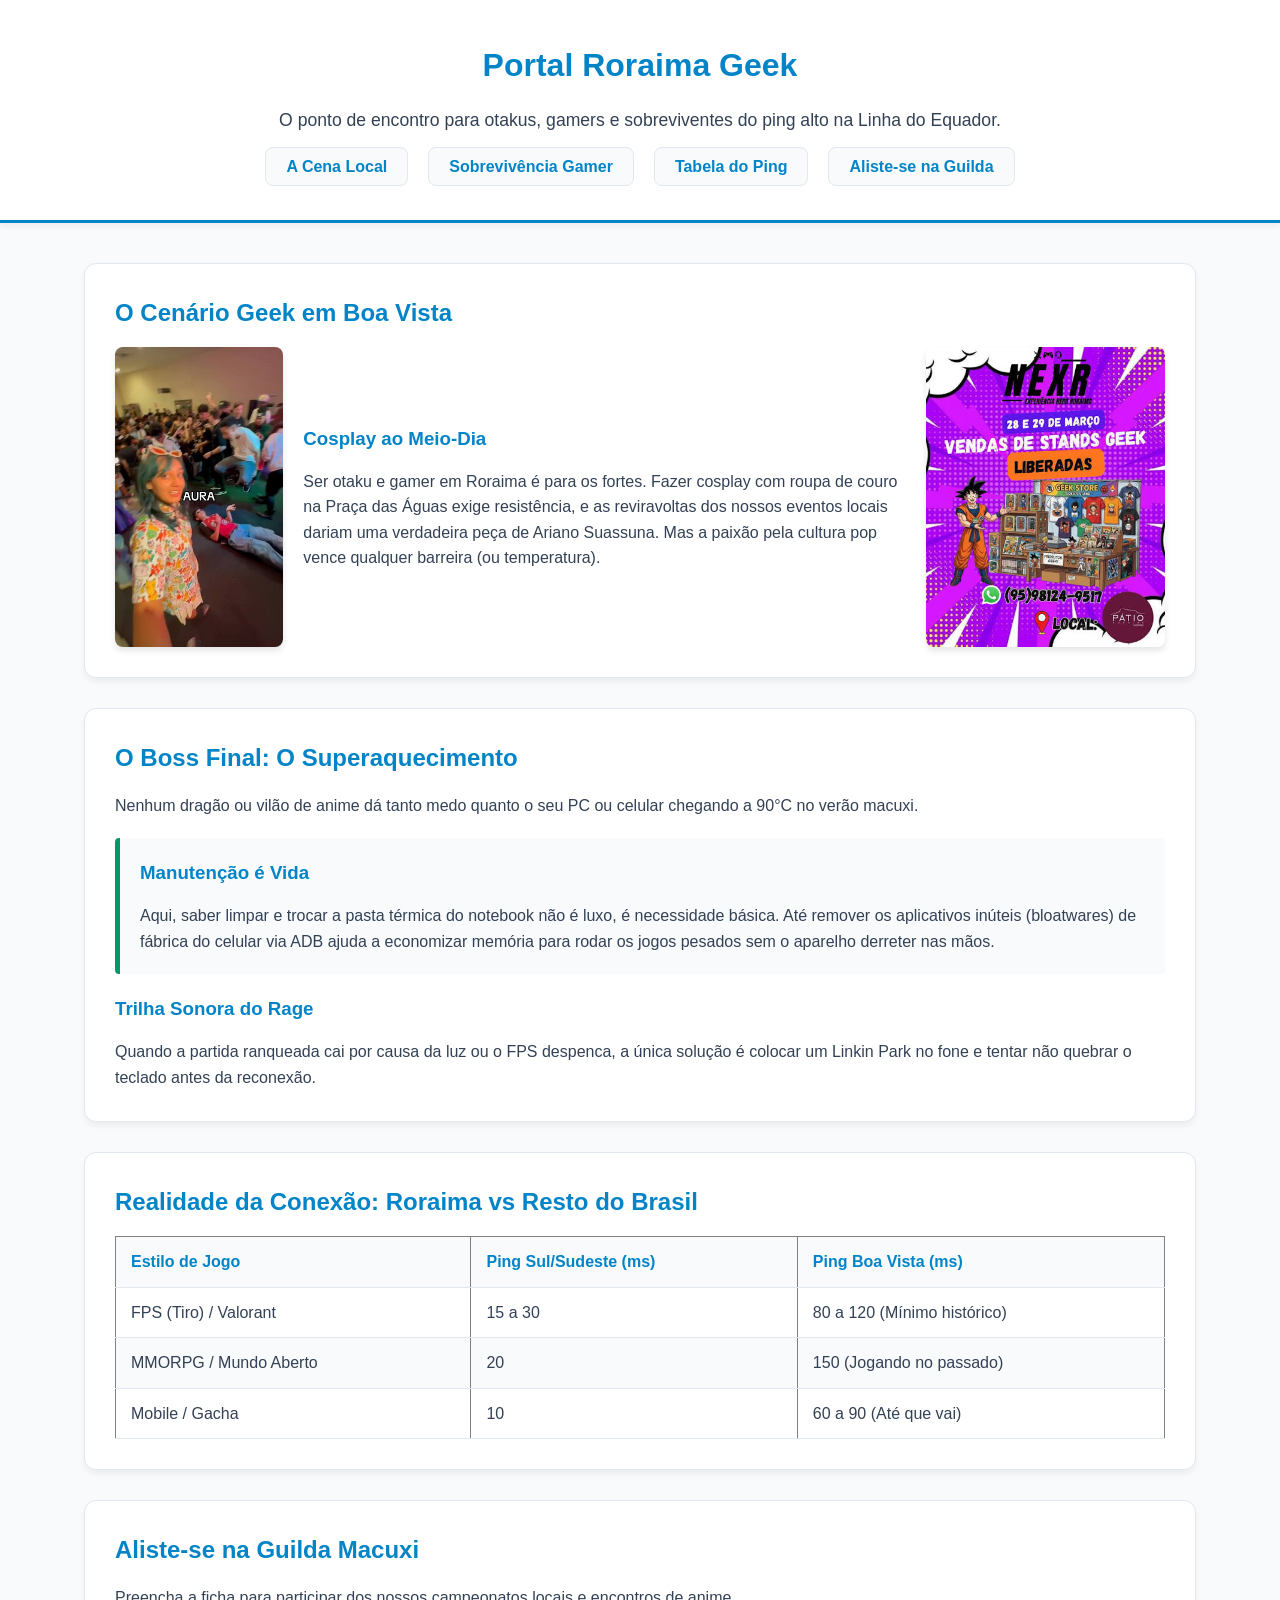
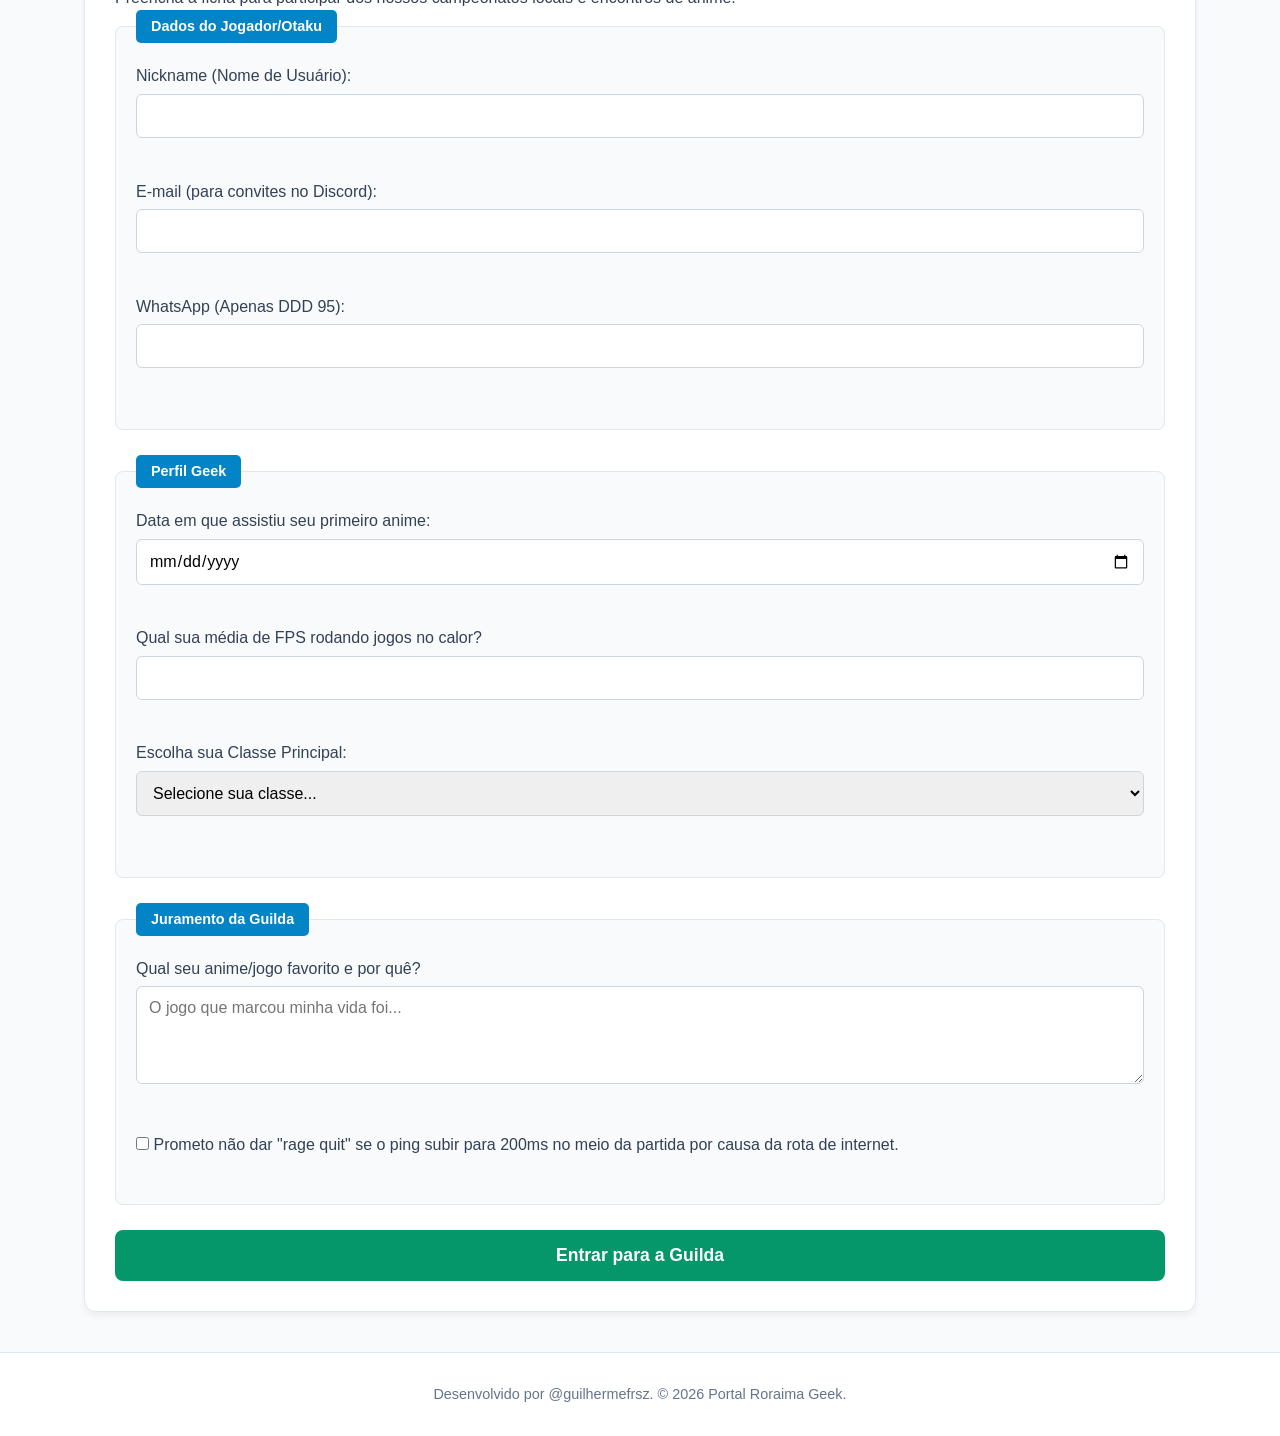
==== index.html @ 33257c64 "feat: entrega da avaliacao A1" ====
<!DOCTYPE html>
<html lang="pt-BR">
<head>
    <meta charset="UTF-8">
    <meta name="viewport" content="width=device-width, initial-scale=1.0">
    <title>Roraima Geek: Animes e Games no Extremo Norte</title>
    <link rel="stylesheet" href="style.css">
</head>
<body>

    <header>
        <h1>Portal Roraima Geek</h1>
        <p>O ponto de encontro para otakus, gamers e sobreviventes do ping alto na Linha do Equador.</p>
        <nav>
            <ul>
                <li><a href="#cenario">A Cena Local</a></li>
                <li><a href="#dicas-hardware">Sobrevivência Gamer</a></li>
                <li><a href="#tabela-ping">Tabela do Ping</a></li>
                <li><a href="#guilda">Aliste-se na Guilda</a></li>
            </ul>
        </nav>
    </header>

    <main>
        
        <!-- Seção 1: Introdução -->
        <section id="cenario">
            <h2>O Cenário Geek em Boa Vista</h2>
            <article class="conteudo-flex">
                <img src="assets/imagem1.jpg" alt="Imagem mostrando uma moça no evento geek">
                
                <div class="textO">
                    <h3>Cosplay ao Meio-Dia</h3>
                    <p>Ser otaku e gamer em Roraima é para os fortes. Fazer cosplay com roupa de couro na Praça das Águas exige resistência, e as reviravoltas dos nossos eventos locais dariam uma verdadeira peça de Ariano Suassuna. Mas a paixão pela cultura pop vence qualquer barreira (ou temperatura).</p>
                </div>
                <img src="assets/anuncio.jpg" alt="Imagem anunciando evento geek">
            </article>
        </section>

        <!-- Seção 2: Dicas (Usando Aside) -->
        <section id="dicas-hardware">
            <h2>O Boss Final: O Superaquecimento</h2>
            <p>Nenhum dragão ou vilão de anime dá tanto medo quanto o seu PC ou celular chegando a 90°C no verão macuxi.</p>
            
            <aside>
                <h3>Manutenção é Vida</h3>
                <p>Aqui, saber limpar e trocar a pasta térmica do notebook não é luxo, é necessidade básica. Até remover os aplicativos inúteis (bloatwares) de fábrica do celular via ADB ajuda a economizar memória para rodar os jogos pesados sem o aparelho derreter nas mãos.</p>
            </aside>
            
            <article>
                <h3>Trilha Sonora do Rage</h3>
                <p>Quando a partida ranqueada cai por causa da luz ou o FPS despenca, a única solução é colocar um Linkin Park no fone e tentar não quebrar o teclado antes da reconexão.</p>
            </article>
        </section>

        <!-- Seção 3: Tabela Semântica -->
        <section id="tabela-ping">
            <h2>Realidade da Conexão: Roraima vs Resto do Brasil</h2>
            <table border="1">
                <thead>
                    <tr>
                        <th>Estilo de Jogo</th>
                        <th>Ping Sul/Sudeste (ms)</th>
                        <th>Ping Boa Vista (ms)</th>
                    </tr>
                </thead>
                <tbody>
                    <tr>
                        <td>FPS (Tiro) / Valorant</td>
                        <td>15 a 30</td>
                        <td>80 a 120 (Mínimo histórico)</td>
                    </tr>
                    <tr>
                        <td>MMORPG / Mundo Aberto</td>
                        <td>20</td>
                        <td>150 (Jogando no passado)</td>
                    </tr>
                    <tr>
                        <td>Mobile / Gacha</td>
                        <td>10</td>
                        <td>60 a 90 (Até que vai)</td>
                    </tr>
                </tbody>
            </table>
        </section>

        <!-- Seção 4: Formulário Completo -->
        <section id="guilda">
            <h2>Aliste-se na Guilda Macuxi</h2>
            <p>Preencha a ficha para participar dos nossos campeonatos locais e encontros de anime.</p>
            
            <form action="#" method="POST">
                <fieldset>
                    <legend>Dados do Jogador/Otaku</legend>
                    
                    <!-- 1. Text -->
                    <label for="nickname">Nickname (Nome de Usuário):</label><br>
                    <input type="text" id="nickname" name="nickname" required minlength="3" maxlength="20"><br><br>

                    <!-- 2. Email -->
                    <label for="emailContato">E-mail (para convites no Discord):</label><br>
                    <input type="email" id="emailContato" name="emailContato" required><br><br>

                    <!-- 3. Tel com Pattern (Formatado para DDD 95) -->
                    <label for="whatsapp">WhatsApp (Apenas DDD 95):</label><br>
                    <input type="tel" id="whatsapp" name="whatsapp" required pattern="^\(95\)\s9\d{4}-\d{4}$" title="Digite no formato (95) 9XXXX-XXXX"><br><br>
                </fieldset>

                <fieldset>
                    <legend>Perfil Geek</legend>
                    
                    <!-- 4. Date -->
                    <label for="dataDespertar">Data em que assistiu seu primeiro anime:</label><br>
                    <input type="date" id="dataDespertar" name="dataDespertar" required><br><br>

                    <!-- 5. Number -->
                    <label for="fpsMedio">Qual sua média de FPS rodando jogos no calor?</label><br>
                    <input type="number" id="fpsMedio" name="fpsMedio" min="10" max="240" required><br><br>

                    <!-- 6. Select -->
                    <label for="classeGeek">Escolha sua Classe Principal:</label><br>
                    <select id="classeGeek" name="classeGeek" required>
                        <option value="">Selecione sua classe...</option>
                        <option value="pc-gamer">PC Gamer (Guerreiro do Hardware)</option>
                        <option value="mobile">Gamer Mobile (Mago do Celular)</option>
                        <option value="cosplayer">Cosplayer (Mestre dos Disfarces)</option>
                        <option value="colecionador">Colecionador (Sábio dos Mangás)</option>
                    </select><br><br>
                </fieldset>

                <fieldset>
                    <legend>Juramento da Guilda</legend>

                    <!-- 7. Textarea -->
                    <label for="historiaGeek">Qual seu anime/jogo favorito e por quê?</label><br>
                    <textarea id="historiaGeek" name="historiaGeek" rows="4" cols="50" required minlength="15" maxlength="300" placeholder="O jogo que marcou minha vida foi..."></textarea><br><br>

                    <!-- 8. Checkbox -->
                    <input type="checkbox" id="aceitoLag" name="aceitoLag" required>
                    <label for="aceitoLag">Prometo não dar "rage quit" se o ping subir para 200ms no meio da partida por causa da rota de internet.</label><br><br>
                </fieldset>

                <!-- Botão de Envio -->
                <button type="submit">Entrar para a Guilda</button>
            </form>
        </section>
    </main>

    <footer>
        <p>Desenvolvido por @guilhermefrsz. &copy; 2026 Portal Roraima Geek.</p>
    </footer>

</body>
</html>
---- style.css ----
/* 1. VARIÁVEIS E RESET */
html {
    scroll-behavior: smooth;
}

:root {
    --cor-fundo: #f8fafc;      /* Cinza bem clarinho (traz paz e não cansa como o branco puro) */
    --cor-texto: #334155;      /* Cinza escuro (muito melhor para leitura que o preto absoluto) */
    --cor-primaria: #0284c7;   /* Azul tranquilo e profissional */
    --cor-secundaria: #059669; /* Verde esmeralda suave para detalhes */
    --cor-painel: #ffffff;     /* Branco puro para destacar os blocos de conteúdo */
    --cor-borda: #e2e8f0;      /* Cinza claro para linhas sutis */
}

* {
    margin: 0;
    padding: 0;
    box-sizing: border-box; /* Faz com que bordas não aumentem o tamanho total das caixas */
}

/* 2. ESTILO GERAL (BODY) */
body {
    background-color: var(--cor-fundo);
    color: var(--cor-texto);
    font-family: 'Segoe UI', Tahoma, Geneva, Verdana, sans-serif;
    line-height: 1.6;
}

/* Títulos agora usam o azul tranquilo */
h1, h2, h3 {
    color: var(--cor-primaria);
    margin-bottom: 15px;
}

/* 3. CABEÇALHO E MENU (HEADER) */
header {
    background-color: var(--cor-painel);
    text-align: center;
    padding: 40px 20px;
    border-bottom: 3px solid var(--cor-primaria);
    /* Uma sombra super suave para separar o cabeçalho do resto do site */
    box-shadow: 0 4px 6px rgba(0, 0, 0, 0.05); 
}

header p {
    color: var(--cor-texto);
    margin-bottom: 20px;
    font-size: 1.1rem;
}

/* A estrutura do menu continua a mesma (Flexbox) */
nav ul {
    list-style: none;
    display: flex;
    justify-content: center;
    gap: 20px;
    flex-wrap: wrap;
}

/* Botões do menu mais limpos */
nav a {
    text-decoration: none;
    color: var(--cor-primaria); /* Letra azul */
    font-weight: bold;
    padding: 10px 20px;
    background-color: var(--cor-fundo);
    border: 1px solid var(--cor-borda); /* Bordinha cinza sutil */
    border-radius: 8px; /* Cantos um pouco mais arredondados */
    transition: 0.3s;
}

/* Hover suave e elegante */
nav a:hover {
    background-color: var(--cor-primaria); /* Fundo fica azul */
    color: #ffffff; /* Letra fica branca */
    border-color: var(--cor-primaria);
    box-shadow: 0 4px 6px rgba(2, 132, 199, 0.2); /* Sombra azul bem fraquinha */
}

/* 4. CONTEÚDO PRINCIPAL (MAIN E SEÇÕES) */
main {
    max-width: 90vw; /* Impede que o site fique muito largo no PC */
    margin: 40px auto; /* Centraliza o <main> na tela e dá um espaço no topo/fundo */
    padding: 0 20px; /* Garante que o texto não cole nas bordas no celular */
}

/* Criando o efeito de "Cards" (Cartões) brancos */
section {
    background-color: var(--cor-painel);
    padding: 30px;
    margin-bottom: 30px; /* Espaço entre cada seção */
    border-radius: 12px; /* Deixa as pontas arredondadas e modernas */
    box-shadow: 0 4px 6px rgba(0, 0, 0, 0.05); /* Sombra elegante */
    border: 1px solid var(--cor-borda);
    
}

/* Ajuste da imagem para não quebrar o layout */
article img {
    max-width: 100%; /* A imagem nunca será maior que a caixa dela */
    height: auto; /* Mantém a proporção da imagem sem achatar */
    border-radius: 8px;
    margin: 20px auto 0 auto; 
    display: block; /* Tira aquele espaço vazio estranho debaixo das imagens */

}

/* Destacando a tag aside (Nossa Dica de Manutenção) */
aside {
    background-color: var(--cor-fundo); /* Fundo cinza claro para destacar */
    padding: 20px;
    border-left: 5px solid var(--cor-secundaria); /* Faixa verde do lado esquerdo */
    border-radius: 4px;
    margin: 20px 0;
}

/* 5. TABELA DE PING (MODERNA) */
table {
    width: 100%; /* Ocupa todo o espaço do cartão */
    border-collapse: collapse; /* Tira o espaço duplo entre as bordas da tabela */
    margin-top: 15px;
}

table th, table td {
    padding: 12px 15px;
    text-align: left; /* Alinha o texto à esquerda, muito mais fácil de ler */
    border-bottom: 1px solid var(--cor-borda);
}

/* O Cabeçalho da tabela */
table th {
    background-color: var(--cor-fundo);
    color: var(--cor-primaria);
    font-weight: bold;
}

/* Efeito Zebrado: deixa as linhas pares com um fundo levemente cinza */
table tbody tr:nth-child(even) {
    background-color: #f9fafb;
}

/* Efeito ao passar o mouse na linha */
table tbody tr:hover {
    background-color: #f1f5f9;
}

/* 6. FORMULÁRIO E CONTROLES */
fieldset {
    border: 1px solid var(--cor-borda);
    border-radius: 8px;
    padding: 20px;
    margin-bottom: 25px;
    background-color: var(--cor-fundo);
}

legend {
    background-color: var(--cor-primaria);
    color: white;
    padding: 5px 15px;
    border-radius: 5px;
    font-weight: bold;
    font-size: 0.9rem;
}



/* Estilizando os campos de digitar, selecionar e texto longo */
input[type="text"],
input[type="email"],
input[type="tel"],
input[type="date"],
input[type="number"],
select,
textarea {
    width: 100%; /* Ocupam a linha inteira */
    padding: 12px;
    margin-top: 5px;
    margin-bottom: 15px;
    border: 1px solid #cbd5e1;
    border-radius: 6px;
    font-family: inherit; /* Puxa a mesma fonte da página */
    font-size: 1rem;
    transition: 0.3s;
}

/* Efeito de "foco" quando o usuário clica dentro do campo */
input:focus, select:focus, textarea:focus {
    outline: none; /* Tira aquela borda preta feia padrão do navegador */
    border-color: var(--cor-primaria); /* Borda fica azul */
    box-shadow: 0 0 0 3px rgba(2, 132, 199, 0.2); /* Cria uma "auréola" azul clara */
}

/* Estilizando o botão de envio */
button[type="submit"] {
    background-color: var(--cor-secundaria); /* Usa o verde esmeralda */
    color: white;
    border: none;
    padding: 15px 30px;
    font-size: 1.1rem;
    font-weight: bold;
    border-radius: 8px;
    cursor: pointer; /* Muda o mouse para a "mãozinha" */
    width: 100%; /* Botão grandão ocupando a tela toda */
    transition: 0.3s;
}

button[type="submit"]:hover {
    background-color: #047857; /* Um verde um pouco mais escuro no hover */
    transform: translateY(-2px); /* Dá uma leve "levantadinha" no botão */
}

/* 7. RODAPÉ (FOOTER) */
footer {
    text-align: center;
    padding: 30px 20px;
    background-color: var(--cor-painel);
    border-top: 1px solid var(--cor-borda);
    color: #64748b;
    font-size: 0.9rem;
}

/* FALTOU AQUI PRA BAIXO */

/* Coloca as imagens e o texto lado a lado */
.conteudo-flex {
    display: flex;
    align-items: center; /* Centraliza tudo verticalmente */
    justify-content: space-between; /* Garante que as pontas encostem nas bordas */
    gap: 20px; 
}

/* O texto ocupa todo o espaço que sobrar no meio */
.conteudo-flex .texto {
    flex: 1; 
    padding: 0 15px; /* Dá um respiro lateral para o texto não colar nas fotos */
}

/* Deixando as imagens com cara de portal profissional */
.conteudo-flex img {
    width: 30%; /* Define uma largura equilibrada para as duas imagens */
    height: 300px; /* Trava a altura para ambas ficarem alinhadas */
    object-fit: cover; /* Faz a mágica de cortar as sobras da imagem sem achatar */
    border-radius: 8px;
    box-shadow: 0 4px 6px rgba(0, 0, 0, 0.1); /* Sombra sutil para destacar a foto */
    margin: 0; 
}

/* Responsividade para Celulares */
@media (max-width: 768px) {
    .conteudo-flex {
        flex-direction: column; /* Coloca um embaixo do outro */
        text-align: center; 
    }
    
    .conteudo-flex img {
        width: 100%; /* No celular, as imagens ocupam a tela toda */
        height: auto; /* Deixa a altura livre para não cortar demais no mobile */
        max-height: 350px;
        margin-top: 15px;
    }
}
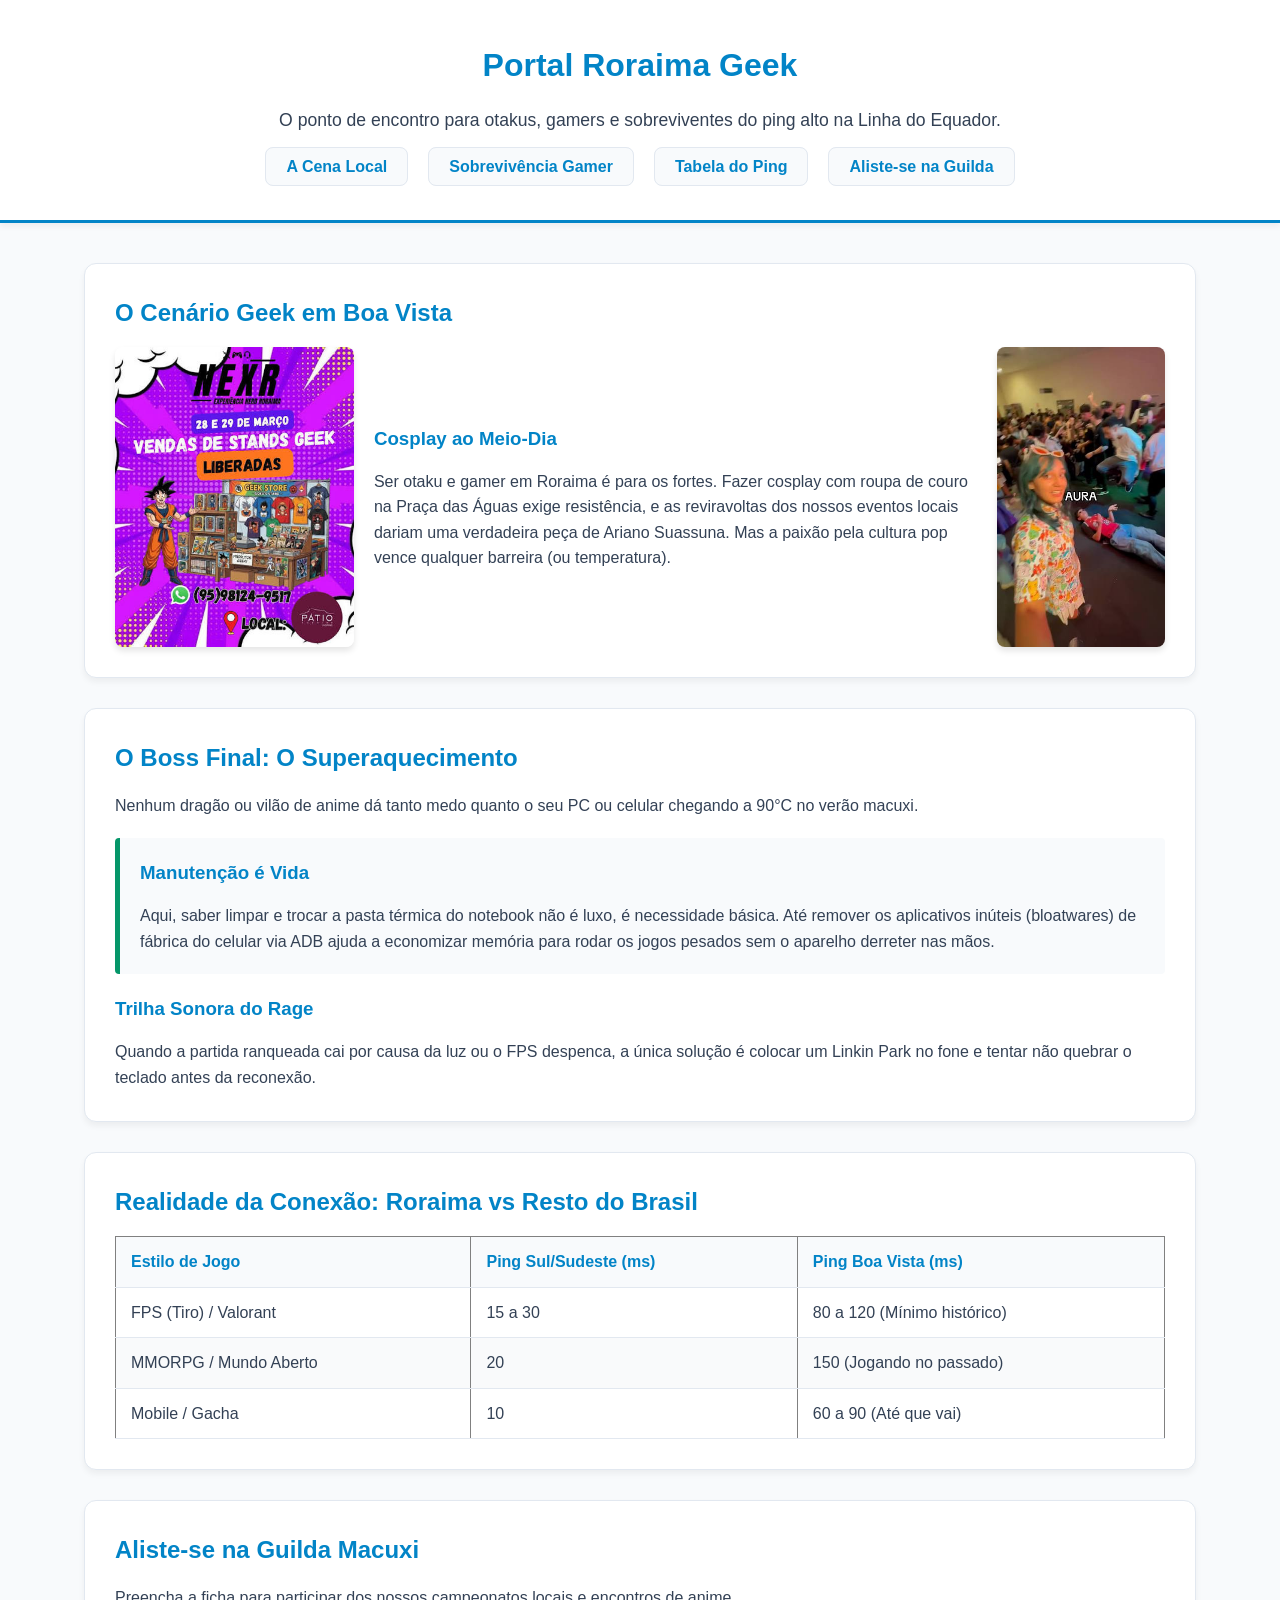
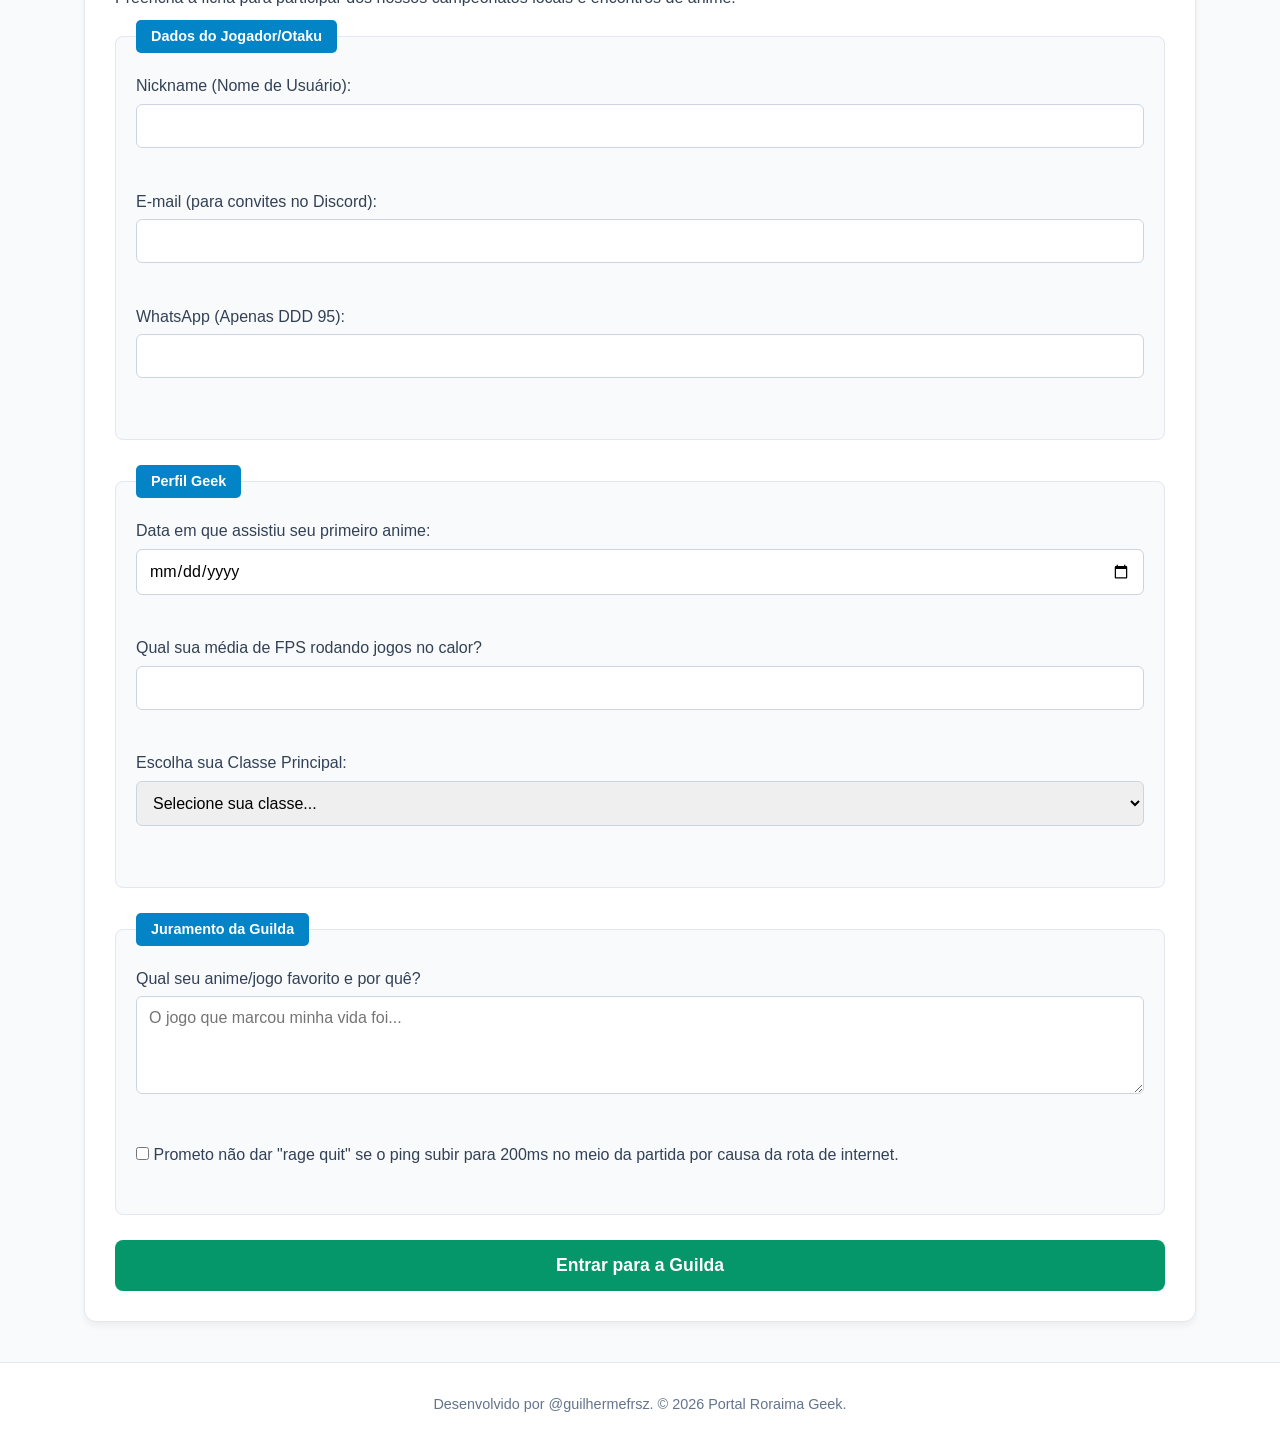
==== commit 3cbef0a8: "Atualizando" ====
--- a/index.html
+++ b/index.html
@@ -7,7 +7,7 @@
     <link rel="stylesheet" href="style.css">
 </head>
 <body>
-
+<!-- hahahah -->
     <header>
         <h1>Portal Roraima Geek</h1>
         <p>O ponto de encontro para otakus, gamers e sobreviventes do ping alto na Linha do Equador.</p>
@@ -27,13 +27,13 @@
         <section id="cenario">
             <h2>O Cenário Geek em Boa Vista</h2>
             <article class="conteudo-flex">
-                <img src="assets/imagem1.jpg" alt="Imagem mostrando uma moça no evento geek">
+                <img src="assets/anuncio.jpg" alt="Imagem anunciando evento geek">
                 
                 <div class="textO">
                     <h3>Cosplay ao Meio-Dia</h3>
-                    <p>Ser otaku e gamer em Roraima é para os fortes. Fazer cosplay com roupa de couro na Praça das Águas exige resistência, e as reviravoltas dos nossos eventos locais dariam uma verdadeira peça de Ariano Suassuna. Mas a paixão pela cultura pop vence qualquer barreira (ou temperatura).</p>
+                    <p>Ser otaku e gamer em Roraima é para os fortes. Fazer cosplay com roupa de couro na Praça das Águas exige resistência, e as    reviravoltas dos nossos eventos locais dariam uma verdadeira peça de Ariano Suassuna. Mas a paixão pela cultura pop vence qualquer barreira (ou temperatura).</p>
                 </div>
-                <img src="assets/anuncio.jpg" alt="Imagem anunciando evento geek">
+                <img src="assets/imagem1.jpg" alt="Imagem mostrando uma moça no evento geek">
             </article>
         </section>
 
--- a/style.css
+++ b/style.css
@@ -150,6 +150,7 @@
     border-radius: 8px;
     padding: 20px;
     margin-bottom: 25px;
+    margin-top: 10px;
     background-color: var(--cor-fundo);
 }
 
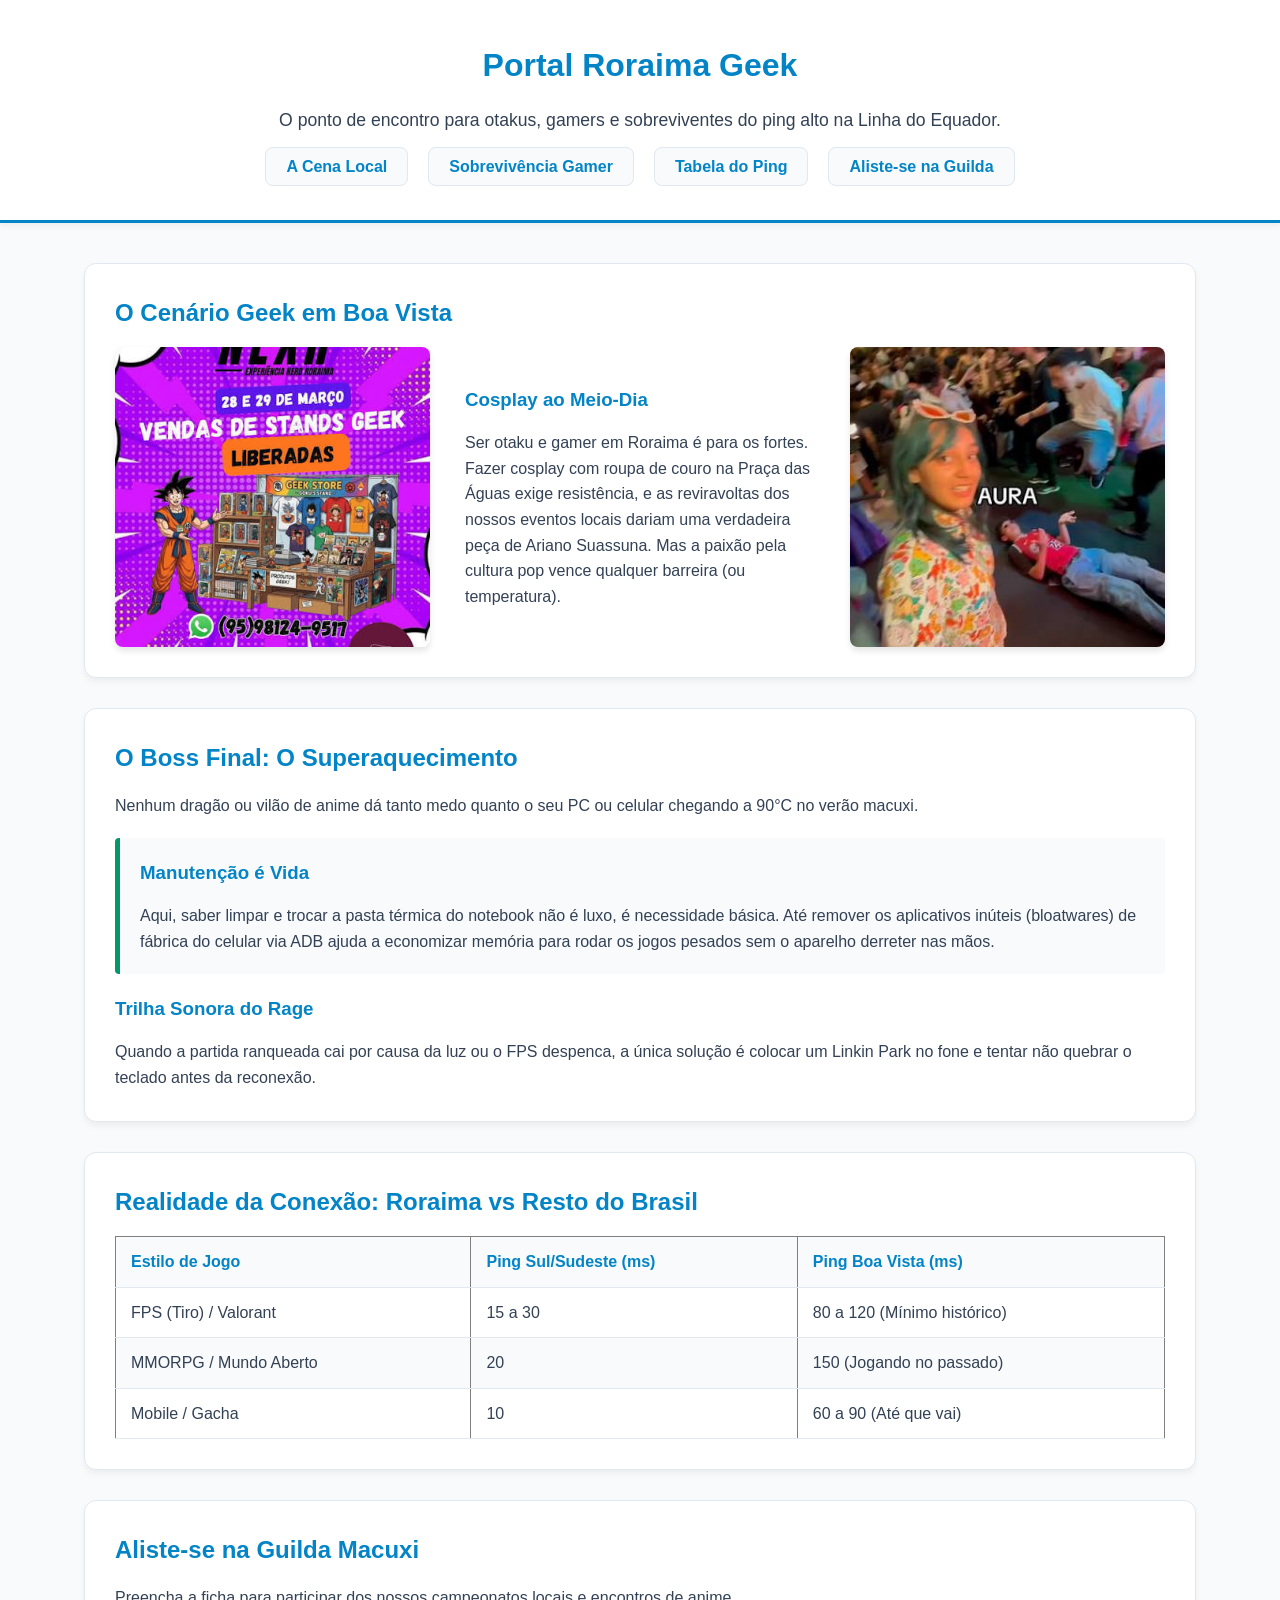
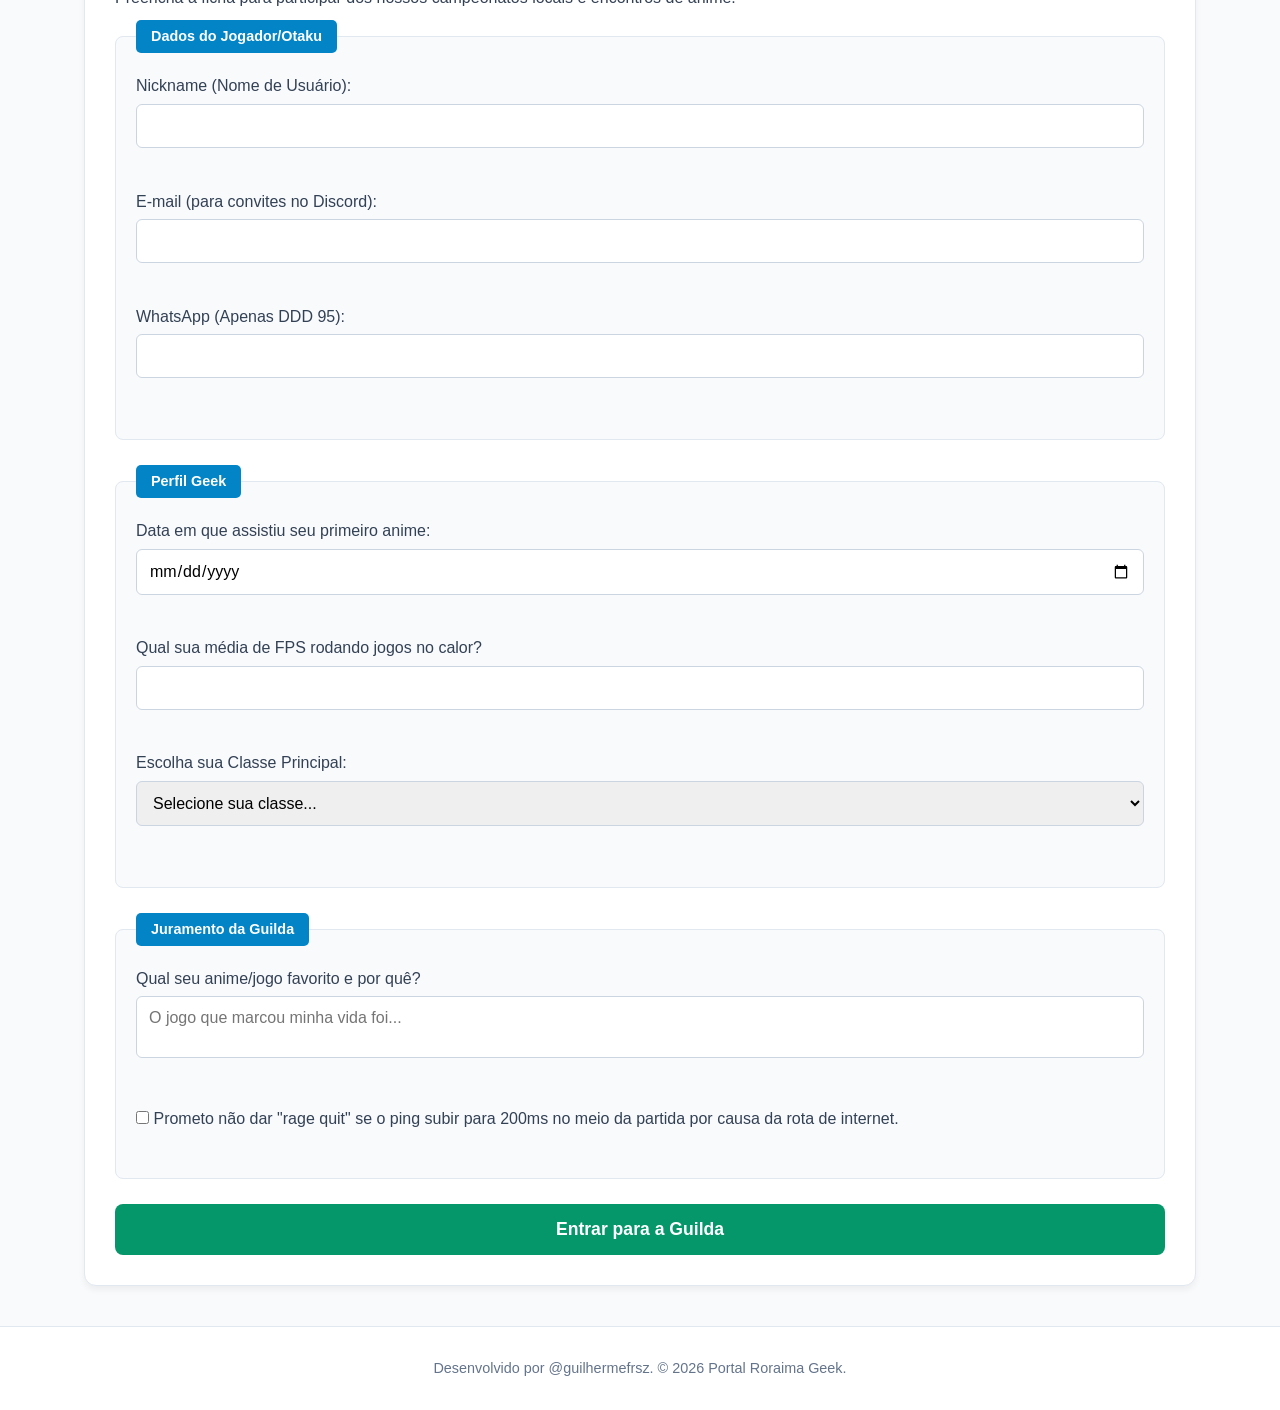
==== commit c81dce4c: "Atualizando aula 6" ====
--- a/index.html
+++ b/index.html
@@ -29,7 +29,7 @@
             <article class="conteudo-flex">
                 <img src="assets/anuncio.jpg" alt="Imagem anunciando evento geek">
                 
-                <div class="textO">
+                <div class="texto">
                     <h3>Cosplay ao Meio-Dia</h3>
                     <p>Ser otaku e gamer em Roraima é para os fortes. Fazer cosplay com roupa de couro na Praça das Águas exige resistência, e as    reviravoltas dos nossos eventos locais dariam uma verdadeira peça de Ariano Suassuna. Mas a paixão pela cultura pop vence qualquer barreira (ou temperatura).</p>
                 </div>
@@ -54,34 +54,40 @@
         </section>
 
         <!-- Seção 3: Tabela Semântica -->
+       <!-- Seção 3: Tabela Semântica -->
         <section id="tabela-ping">
             <h2>Realidade da Conexão: Roraima vs Resto do Brasil</h2>
-            <table border="1">
-                <thead>
-                    <tr>
-                        <th>Estilo de Jogo</th>
-                        <th>Ping Sul/Sudeste (ms)</th>
-                        <th>Ping Boa Vista (ms)</th>
-                    </tr>
-                </thead>
-                <tbody>
-                    <tr>
-                        <td>FPS (Tiro) / Valorant</td>
-                        <td>15 a 30</td>
-                        <td>80 a 120 (Mínimo histórico)</td>
-                    </tr>
-                    <tr>
-                        <td>MMORPG / Mundo Aberto</td>
-                        <td>20</td>
-                        <td>150 (Jogando no passado)</td>
-                    </tr>
-                    <tr>
-                        <td>Mobile / Gacha</td>
-                        <td>10</td>
-                        <td>60 a 90 (Até que vai)</td>
-                    </tr>
-                </tbody>
-            </table>
+            
+            <!-- ADICIONE ESTA DIV AQUI EM VOLTA DA TABELA -->
+            <div class="tabela-responsiva">
+                <table border="1">
+                    <thead>
+                        <tr>
+                            <th>Estilo de Jogo</th>
+                            <th>Ping Sul/Sudeste (ms)</th>
+                            <th>Ping Boa Vista (ms)</th>
+                        </tr>
+                    </thead>
+                    <tbody>
+                        <!-- ... os seus <tr> continuam aqui normalmente ... -->
+                        <tr>
+                            <td>FPS (Tiro) / Valorant</td>
+                            <td>15 a 30</td>
+                            <td>80 a 120 (Mínimo histórico)</td>
+                        </tr>
+                        <tr>
+                            <td>MMORPG / Mundo Aberto</td>
+                            <td>20</td>
+                            <td>150 (Jogando no passado)</td>
+                        </tr>
+                        <tr>
+                            <td>Mobile / Gacha</td>
+                            <td>10</td>
+                            <td>60 a 90 (Até que vai)</td>
+                        </tr>
+                    </tbody>
+                </table>
+            </div> <!-- FECHE A DIV AQUI -->
         </section>
 
         <!-- Seção 4: Formulário Completo -->
@@ -133,7 +139,7 @@
 
                     <!-- 7. Textarea -->
                     <label for="historiaGeek">Qual seu anime/jogo favorito e por quê?</label><br>
-                    <textarea id="historiaGeek" name="historiaGeek" rows="4" cols="50" required minlength="15" maxlength="300" placeholder="O jogo que marcou minha vida foi..."></textarea><br><br>
+                    <textarea id="historiaGeek" name="historiaGeek"  placeholder="O jogo que marcou minha vida foi..."></textarea><br><br>
 
                     <!-- 8. Checkbox -->
                     <input type="checkbox" id="aceitoLag" name="aceitoLag" required>
--- a/style.css
+++ b/style.css
@@ -182,6 +182,7 @@
     font-family: inherit; /* Puxa a mesma fonte da página */
     font-size: 1rem;
     transition: 0.3s;
+    resize: none;
 }
 
 /* Efeito de "foco" quando o usuário clica dentro do campo */
@@ -246,8 +247,17 @@
     margin: 0; 
 }
 
+
+
+
+
+
+
 /* Responsividade para Celulares */
+/* Responsividade para Celulares (Telas menores que 768px) */
 @media (max-width: 768px) {
+    
+    /* 1. Ajustes do Flexbox (O que já tínhamos) */
     .conteudo-flex {
         flex-direction: column; /* Coloca um embaixo do outro */
         text-align: center; 
@@ -259,4 +269,63 @@
         max-height: 350px;
         margin-top: 15px;
     }
+
+    /* 2. Otimização de Espaço nos Cartões e Topo */
+    header {
+        padding: 20px 10px; /* Diminui aquele espaço em branco gigante no topo */
+    }
+
+    section {
+        padding: 15px; /* Reduz o espaço interno dos cartões brancos */
+        margin-bottom: 20px;
+    }
+
+    main {
+        margin: 20px auto; /* Reduz a margem geral da página */
+        width: 95vw; /* Deixa o cartão um pouco mais largo no celular */
+    }
+
+    /* 3. Redução Inteligente de Fontes */
+    h1 {
+        font-size: 1.6rem; /* Título principal do site menor */
+    }
+    
+    h2 {
+        font-size: 1.3rem; /* Títulos de cada seção menores */
+    }
+    
+    h3 {
+        font-size: 1.1rem; /* Subtítulos menores */
+    }
+
+    header p {
+        font-size: 0.95rem; /* Subtítulo do cabeçalho levemente menor */
+    }
+
+    /* 4. Ajuste dos Botões do Menu */
+    nav ul {
+        gap: 10px; /* Reduz o espaço entre os botões */
+    }
+
+    nav a {
+        padding: 8px 12px; /* Deixa os botões menos gordinhos */
+        font-size: 0.9rem; /* Fonte do menu um pouco menor */
+    }
+    /* Container para a tabela não vazar no celular */
+    .tabela-responsiva {
+        width: 100%;
+        overflow-x: auto; /* Cria a barra de rolagem horizontal se não couber */
+        -webkit-overflow-scrolling: touch; /* Deixa a rolagem suave nos celulares (iPhone/Android) */
+    }
+    fieldset textarea {
+        padding: 12px;
+        margin-top: 5px;
+        margin-bottom: 15px;
+        border: 1px solid #cbd5e1;
+        border-radius: 6px;
+        font-family: inherit; /* Puxa a mesma fonte da página */
+        font-size: 1rem;
+        transition: 0.3s;
+        resize: none;
+    }
 }
